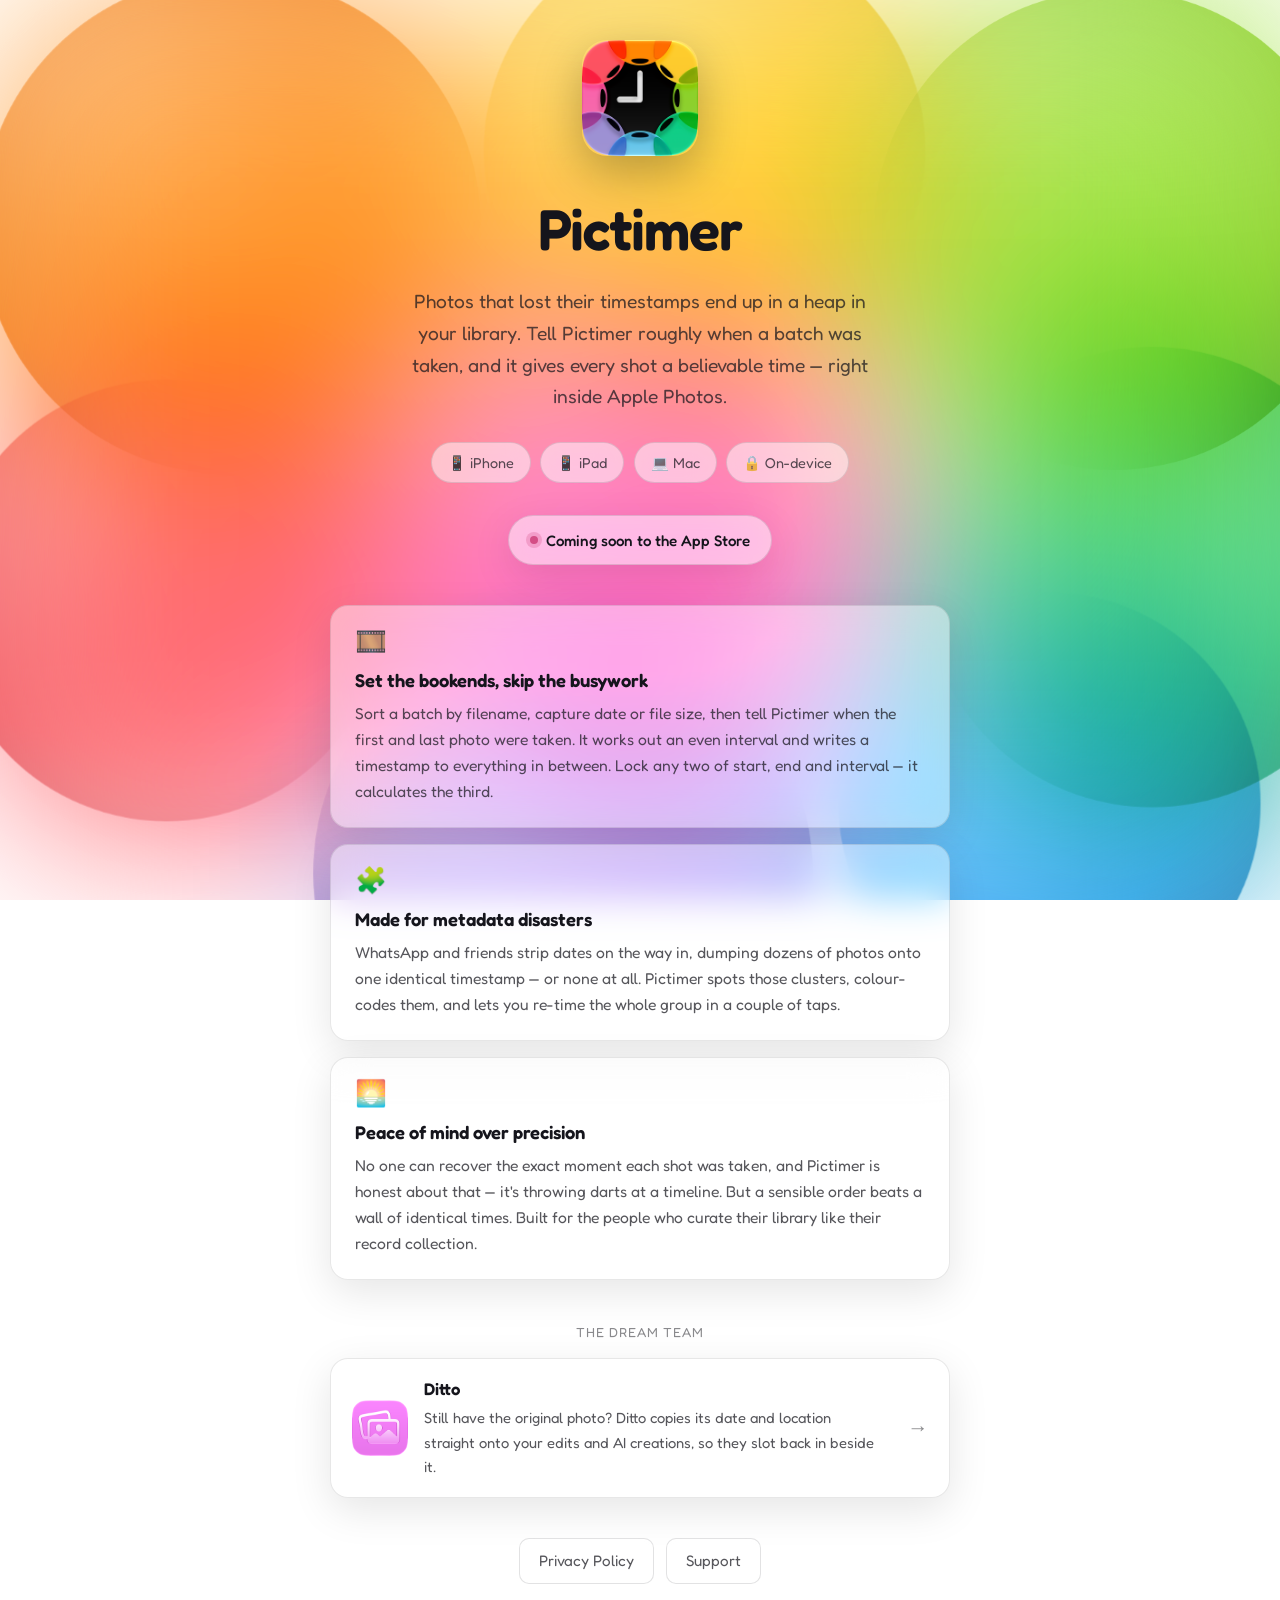
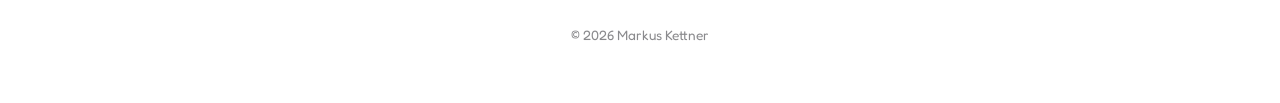
==== index.html @ 294e9abe "Initial commit: Pictimer marketing site Static microsite for Pictimer, a photo-timestamp app. Featur" ====
<!DOCTYPE html>
<html lang="en">

<head>
  <meta charset="UTF-8">
  <meta name="viewport" content="width=device-width, initial-scale=1.0">
  <title>Pictimer — Rebuild your photos' timestamps</title>
  <meta name="description"
    content="Photos that lost their timestamps pile up in your library. Tell Pictimer when a batch was taken and it spreads believable times across every shot — for WhatsApp dumps, old scans and metadata disasters. On-device, in Apple Photos.">
  <meta name="theme-color" content="#ffffff" media="(prefers-color-scheme: light)">
  <meta name="theme-color" content="#000000" media="(prefers-color-scheme: dark)">
  <link rel="icon" type="image/png" href="assets/app-icon.png">
  <link rel="apple-touch-icon" href="assets/app-icon.png">
  <link rel="preconnect" href="https://fonts.googleapis.com">
  <link rel="preconnect" href="https://fonts.gstatic.com" crossorigin>
  <link href="https://fonts.googleapis.com/css2?family=Fredoka:wght@400;500;600&display=swap" rel="stylesheet">
  <link rel="stylesheet" href="glass-bg.css">
  <link rel="stylesheet" href="site.css">
</head>

<body>
  <div class="glass-bg" data-glass-bg></div>

  <main class="page">
    <section class="hero">
      <img src="assets/app-icon.png" alt="Pictimer app icon" class="app-icon">
      <h1>Pictimer</h1>
      <p class="tagline">Photos that lost their timestamps end up in a heap in your library.
        Tell Pictimer roughly when a batch was taken, and it gives every shot a believable
        time — right inside Apple Photos.</p>

      <div class="pills">
        <span class="pill">📱 iPhone</span>
        <span class="pill">📱 iPad</span>
        <span class="pill">💻 Mac</span>
        <span class="pill">🔒 On-device</span>
      </div>

      <div class="coming-soon"><span class="dot"></span> Coming soon to the App Store</div>

      <div class="features">
        <div class="card">
          <div class="emoji">🎞️</div>
          <h3>Set the bookends, skip the busywork</h3>
          <p>Sort a batch by filename, capture date or file size, then tell Pictimer when the
            first and last photo were taken. It works out an even interval and writes a
            timestamp to everything in between. Lock any two of start, end and interval — it
            calculates the third.</p>
        </div>
        <div class="card">
          <div class="emoji">🧩</div>
          <h3>Made for metadata disasters</h3>
          <p>WhatsApp and friends strip dates on the way in, dumping dozens of photos onto one
            identical timestamp — or none at all. Pictimer spots those clusters, colour-codes
            them, and lets you re-time the whole group in a couple of taps.</p>
        </div>
        <div class="card">
          <div class="emoji">🌅</div>
          <h3>Peace of mind over precision</h3>
          <p>No one can recover the exact moment each shot was taken, and Pictimer is honest
            about that — it's throwing darts at a timeline. But a sensible order beats a wall
            of identical times. Built for the people who curate their library like their
            record collection.</p>
        </div>
      </div>

      <p class="cross-label">The dream team</p>
      <a class="crosspromo" href="https://ditto.kettner.berlin/" target="_blank" rel="noopener">
        <img src="assets/ditto-icon.png" alt="Ditto app icon">
        <span>
          <span class="cp-name">Ditto</span>
          <span class="cp-desc">Still have the original photo? Ditto copies its date and
            location straight onto your edits and AI creations, so they slot back in beside it.</span>
        </span>
        <span class="cp-arrow">→</span>
      </a>

      <div class="foot-links">
        <a href="privacy_policy.html">Privacy Policy</a>
        <a href="support.html">Support</a>
      </div>

      <footer>
        ©
        <script>document.write(new Date().getFullYear())</script> Markus Kettner
      </footer>
    </section>
  </main>

  <script src="glass-bg.js"></script>
</body>

</html>
---- glass-bg.css ----
/* ============================================================================
   Pictimer — animated glass-orb background
   ----------------------------------------------------------------------------
   A self-contained background module. Drop a single empty element into a page:

       <div class="glass-bg" data-glass-bg></div>

   and load glass-bg.css + glass-bg.js. Every visual knob is a CSS custom
   property set on .glass-bg, so it can be re-themed (or live-tuned) by writing
   a handful of variables — no markup changes required.

   Layer stack (back to front):
     .glass-bg            base "canvas" colour the orbs blend onto
       .glass-bg__orbs    8 colored glass orbs, drifting, blended together
       .glass-bg__frost   frosted dark-glass overlay (backdrop blur + tint)
   ========================================================================== */

.glass-bg {
  /* ---- tunable knobs ---------------------------------------------------- *
   * Defaults below are the locked "bright" (day) look and follow the OS:
   * the prefers-color-scheme media query swaps in the "night" look. Pages
   * that set these variables inline (the lab demos) override the OS default. */
  --canvas: #ffffff;            /* colour behind the orbs                     */
  --blend: multiply;            /* how orbs combine                           */
  --orb-opacity: 1;             /* per-orb translucency                       */
  --orb-blur: 0px;              /* soft edge on each orb                      */
  --orb-scale: 0.75;            /* overall orb size multiplier                */
  --dur: 26s;                   /* base drift cycle; --speed scales it        */
  --speed: 0.3;                 /* 1 = base, >1 = slower, <1 = faster         */
  --tint: rgba(255, 255, 255, 0); /* frosted-glass colour + opacity          */
  --frost-blur: 100px;          /* heaviness of the frosted blur              */
  --frost-saturate: 1.5;        /* keep colours lively through the frost      */

  position: fixed;
  inset: 0;
  z-index: 0;
  overflow: hidden;
  background: var(--canvas);
}

/* "Night" look — applied automatically when the OS is in dark mode. */
@media (prefers-color-scheme: dark) {
  .glass-bg {
    --canvas: #000000;
    --blend: hard-light;
    --tint: rgba(0, 0, 0, 0.25);
    /* orb-opacity / orb-blur / orb-scale / frost-blur / frost-saturate /
       speed are shared with the bright look */
  }
}

/* Orbs live in their own isolated stacking context so their blend modes mix
   only with each other and the canvas — not with the page behind. */
.glass-bg__orbs {
  position: absolute;
  inset: 0;
  isolation: isolate;
  background: var(--canvas);
}

.orb {
  position: absolute;
  border-radius: 50%;
  mix-blend-mode: var(--blend);
  opacity: var(--orb-opacity);
  filter: blur(var(--orb-blur));
  will-change: transform;
  /* radial gradient gives the orb a lit "glass" falloff toward its edge */
  background: radial-gradient(circle at 38% 32%,
              color-mix(in srgb, var(--c) 55%, white) 0%,
              var(--c) 55%,
              color-mix(in srgb, var(--c) 70%, black) 100%);
  animation-name: var(--drift);
  animation-duration: calc(var(--dur) * var(--speed));
  animation-timing-function: ease-in-out;
  animation-iteration-count: infinite;
  animation-direction: alternate;
  animation-delay: var(--delay, 0s);
}

/* The 8 icon colours, sizes, starting positions and drift paths.
   JS stamps --c / --drift / --delay; geometry lives here per orb. */
.orb:nth-child(1) { --c:#ef8d34; width:52vmax; height:52vmax; top:-12%; left:-8%; } /* orange   */
.orb:nth-child(2) { --c:#f7ce52; width:46vmax; height:46vmax; top:-16%; left:32%; } /* yellow   */
.orb:nth-child(3) { --c:#9dd34b; width:50vmax; height:50vmax; top:-10%; left:62%; } /* green    */
.orb:nth-child(4) { --c:#60d18a; width:48vmax; height:48vmax; top:30%;  left:66%; } /* mint     */
.orb:nth-child(5) { --c:#4daaea; width:44vmax; height:44vmax; top:58%;  left:60%; } /* blue     */
.orb:nth-child(6) { --c:#9b90d5; width:52vmax; height:52vmax; top:60%;  left:18%; } /* lavender */
.orb:nth-child(7) { --c:#ed6eab; width:50vmax; height:50vmax; top:24%;  left:24%; } /* pink     */
.orb:nth-child(8) { --c:#eb5f66; width:46vmax; height:46vmax; top:34%;  left:-10%; } /* red      */

/* size multiplier without disturbing the per-orb width/height */
.orb { transform: scale(var(--orb-scale)); }

/* Frosted dark-glass overlay: blurs everything behind it and tints. */
.glass-bg__frost {
  position: absolute;
  inset: 0;
  background: var(--tint);
  -webkit-backdrop-filter: blur(var(--frost-blur)) saturate(var(--frost-saturate));
  backdrop-filter: blur(var(--frost-blur)) saturate(var(--frost-saturate));
}

/* Experimental refraction: warp the orb layer with an SVG displacement map.
   Toggled by adding .refraction on .glass-bg. */
.glass-bg.refraction .glass-bg__orbs {
  filter: url(#glass-refraction);
}

/* Drift paths — gentle, each different so the ensemble never visibly loops.
   Combined with animation-direction:alternate they ease back and forth. */
@keyframes drift-a { from { transform: scale(var(--orb-scale)) translate(0,0); }
                     to   { transform: scale(var(--orb-scale)) translate(14vmax, 8vmax); } }
@keyframes drift-b { from { transform: scale(var(--orb-scale)) translate(0,0); }
                     to   { transform: scale(var(--orb-scale)) translate(-12vmax, 12vmax); } }
@keyframes drift-c { from { transform: scale(var(--orb-scale)) translate(0,0); }
                     to   { transform: scale(var(--orb-scale)) translate(-16vmax, -6vmax); } }
@keyframes drift-d { from { transform: scale(var(--orb-scale)) translate(0,0); }
                     to   { transform: scale(var(--orb-scale)) translate(10vmax, -14vmax); } }
@keyframes drift-e { from { transform: scale(var(--orb-scale)) translate(0,0); }
                     to   { transform: scale(var(--orb-scale)) translate(-10vmax, -12vmax); } }
@keyframes drift-f { from { transform: scale(var(--orb-scale)) translate(0,0); }
                     to   { transform: scale(var(--orb-scale)) translate(15vmax, -9vmax); } }
@keyframes drift-g { from { transform: scale(var(--orb-scale)) translate(0,0); }
                     to   { transform: scale(var(--orb-scale)) translate(13vmax, 13vmax); } }
@keyframes drift-h { from { transform: scale(var(--orb-scale)) translate(0,0); }
                     to   { transform: scale(var(--orb-scale)) translate(-14vmax, 7vmax); } }

@media (prefers-reduced-motion: reduce) {
  .orb { animation: none; }
}
---- site.css ----
/* ============================================================================
   Pictimer microsite — shared content styles
   ----------------------------------------------------------------------------
   Sits on top of the glass-bg module. Text + card colours follow the OS via
   prefers-color-scheme, matching the bright/night background so content stays
   legible in both modes.
   ========================================================================== */

:root {
  color-scheme: light dark;
  /* bright (day) palette */
  --ink: #15151c;
  --ink-soft: rgba(21, 21, 28, 0.72);
  --ink-faint: rgba(21, 21, 28, 0.50);
  --accent: #d44e86;
  --card-bg: rgba(255, 255, 255, 0.46);
  --card-border: rgba(21, 21, 28, 0.10);
  --card-shadow: 0 12px 40px rgba(0, 0, 0, 0.10);
  --pill-bg: rgba(255, 255, 255, 0.52);
  --pill-border: rgba(21, 21, 28, 0.12);
  --text-shadow: none;
}

@media (prefers-color-scheme: dark) {
  :root {
    --ink: #ffffff;
    --ink-soft: rgba(255, 255, 255, 0.82);
    --ink-faint: rgba(255, 255, 255, 0.50);
    --accent: #ff86b6;
    --card-bg: rgba(255, 255, 255, 0.08);
    --card-border: rgba(255, 255, 255, 0.16);
    --card-shadow: 0 16px 46px rgba(0, 0, 0, 0.42);
    --pill-bg: rgba(255, 255, 255, 0.10);
    --pill-border: rgba(255, 255, 255, 0.20);
    --text-shadow: 0 1px 14px rgba(0, 0, 0, 0.28);
  }
}

* { margin: 0; padding: 0; box-sizing: border-box; }

body {
  font-family: 'Fredoka', -apple-system, BlinkMacSystemFont, 'SF Pro Display', 'Segoe UI', Roboto, sans-serif;
  font-weight: 400;
  min-height: 100vh;
  color: var(--ink);
  line-height: 1.65;
  -webkit-font-smoothing: antialiased;
}

/* content sits above the fixed .glass-bg (z-index 0) */
.page {
  position: relative;
  z-index: 1;
  min-height: 100vh;
  padding: 2.5rem 1.5rem 3.5rem;
}

/* ---- landing hero -------------------------------------------------------- */
.hero {
  max-width: 620px;
  margin: 0 auto;
  text-align: center;
  display: flex;
  flex-direction: column;
  align-items: center;
  animation: rise 0.7s ease-out both;
}

@keyframes rise {
  from { opacity: 0; transform: translateY(18px); }
  to   { opacity: 1; transform: translateY(0); }
}

.app-icon {
  width: 116px;
  height: 116px;
  border-radius: 25px;
  margin-bottom: 1.6rem;
  box-shadow: 0 16px 48px rgba(0, 0, 0, 0.28);
  animation: heartbeat 2s ease-in-out infinite;
}

/* subtle heartbeat, matching the Ditto site */
@keyframes heartbeat {
  0%, 100% { transform: scale(1); }
  50%      { transform: scale(1.03); }
}
@media (prefers-reduced-motion: reduce) {
  .app-icon { animation: none; }
}

.hero h1 {
  font-size: clamp(2.6rem, 8vw, 3.6rem);
  font-weight: 600;
  letter-spacing: -0.02em;
  text-shadow: var(--text-shadow);
}

.hero .tagline {
  font-size: 1.2rem;
  color: var(--ink-soft);
  margin-top: 0.6rem;
  max-width: 30rem;
  text-shadow: var(--text-shadow);
}

/* ---- pills / badges ------------------------------------------------------ */
.pills {
  display: flex;
  flex-wrap: wrap;
  justify-content: center;
  gap: 0.6rem;
  margin-top: 1.8rem;
}

.pill {
  font-size: 0.9rem;
  color: var(--ink-soft);
  background: var(--pill-bg);
  border: 1px solid var(--pill-border);
  -webkit-backdrop-filter: blur(14px) saturate(1.3);
  backdrop-filter: blur(14px) saturate(1.3);
  padding: 0.5rem 1rem;
  border-radius: 999px;
}

.coming-soon {
  margin-top: 2rem;
  display: inline-flex;
  align-items: center;
  gap: 0.55rem;
  font-size: 0.95rem;
  font-weight: 500;
  color: var(--ink);
  background: var(--pill-bg);
  border: 1px solid var(--pill-border);
  -webkit-backdrop-filter: blur(14px) saturate(1.3);
  backdrop-filter: blur(14px) saturate(1.3);
  padding: 0.7rem 1.3rem;
  border-radius: 999px;
  box-shadow: var(--card-shadow);
}
.coming-soon .dot {
  width: 8px; height: 8px; border-radius: 50%;
  background: var(--accent);
  box-shadow: 0 0 0 4px color-mix(in srgb, var(--accent) 28%, transparent);
}

/* ---- feature cards ------------------------------------------------------- */
.features {
  display: grid;
  gap: 1rem;
  margin-top: 2.5rem;
  width: 100%;
  text-align: left;
}

.card {
  background: var(--card-bg);
  border: 1px solid var(--card-border);
  -webkit-backdrop-filter: blur(18px) saturate(1.4);
  backdrop-filter: blur(18px) saturate(1.4);
  border-radius: 18px;
  padding: 1.4rem 1.5rem;
  box-shadow: var(--card-shadow);
}

.card .emoji { font-size: 1.6rem; line-height: 1; }
.card h3 {
  font-size: 1.15rem;
  font-weight: 600;
  margin: 0.7rem 0 0.35rem;
}
.card p { color: var(--ink-soft); font-size: 0.98rem; }

/* ---- cross-promotion (companion app) ------------------------------------ */
.cross-label {
  margin: 2.6rem 0 0.9rem;
  font-size: 0.82rem;
  text-transform: uppercase;
  letter-spacing: 0.08em;
  color: var(--ink-faint);
  text-align: center;
}
.crosspromo {
  display: flex;
  align-items: center;
  gap: 1rem;
  width: 100%;
  text-align: left;
  text-decoration: none;
  color: var(--ink);
  background: var(--card-bg);
  border: 1px solid var(--card-border);
  -webkit-backdrop-filter: blur(18px) saturate(1.4);
  backdrop-filter: blur(18px) saturate(1.4);
  border-radius: 18px;
  padding: 1.1rem 1.3rem;
  box-shadow: var(--card-shadow);
  transition: transform 0.2s ease, border-color 0.2s ease;
}
.crosspromo:hover { transform: translateY(-2px); border-color: var(--accent); }
.crosspromo img { width: 56px; height: 56px; border-radius: 13px; flex-shrink: 0; }
.crosspromo .cp-name { display: block; font-weight: 600; font-size: 1.05rem; }
.crosspromo .cp-desc { display: block; color: var(--ink-soft); font-size: 0.92rem; margin-top: 0.15rem; }
.crosspromo .cp-arrow { margin-left: auto; padding-left: 0.5rem; color: var(--ink-faint); font-size: 1.3rem; }

/* ---- links --------------------------------------------------------------- */
.foot-links {
  display: flex;
  flex-wrap: wrap;
  justify-content: center;
  gap: 0.75rem;
  margin-top: 2.5rem;
}
.foot-links a {
  color: var(--ink-soft);
  text-decoration: none;
  font-size: 0.95rem;
  padding: 0.6rem 1.2rem;
  border-radius: 10px;
  border: 1px solid var(--pill-border);
  background: var(--pill-bg);
  -webkit-backdrop-filter: blur(14px) saturate(1.3);
  backdrop-filter: blur(14px) saturate(1.3);
  transition: color 0.2s ease, border-color 0.2s ease, transform 0.2s ease;
}
.foot-links a:hover { color: var(--ink); border-color: var(--accent); transform: translateY(-2px); }

footer {
  margin-top: 2.5rem;
  text-align: center;
  color: var(--ink-faint);
  font-size: 0.85rem;
}

/* ---- subpages (privacy / support) --------------------------------------- */
.doc { max-width: 720px; margin: 0 auto; animation: rise 0.7s ease-out both; }

.back-link {
  display: inline-flex;
  align-items: center;
  gap: 0.45rem;
  color: var(--ink-soft);
  text-decoration: none;
  font-size: 0.95rem;
  margin-bottom: 2rem;
  padding: 0.5rem 1rem;
  border-radius: 10px;
  border: 1px solid transparent;
  transition: color 0.2s ease, background 0.2s ease, border-color 0.2s ease;
}
.back-link:hover {
  color: var(--ink);
  background: var(--pill-bg);
  border-color: var(--pill-border);
}

.doc h1 {
  font-size: clamp(2rem, 6vw, 2.6rem);
  font-weight: 600;
  letter-spacing: -0.02em;
  text-shadow: var(--text-shadow);
}
.doc .updated { color: var(--ink-faint); font-size: 0.9rem; margin: 0.4rem 0 2rem; }

.doc .card { margin-bottom: 1.25rem; }
.doc .card h2 { font-size: 1.25rem; font-weight: 600; color: var(--accent); margin-bottom: 0.6rem; }
.doc .card p { margin-bottom: 0.8rem; }
.doc .card p:last-child { margin-bottom: 0; }

.highlight {
  display: flex;
  gap: 1rem;
  align-items: flex-start;
  background: color-mix(in srgb, var(--accent) 16%, transparent);
  border: 1px solid color-mix(in srgb, var(--accent) 38%, transparent);
  border-radius: 16px;
  padding: 1.4rem 1.5rem;
  margin-bottom: 1.25rem;
}
.highlight .emoji { font-size: 1.9rem; flex-shrink: 0; }
.highlight h3 { font-size: 1.1rem; font-weight: 600; margin-bottom: 0.3rem; }
.highlight p { color: var(--ink-soft); }

.doc ul { list-style: none; }
.doc ul li {
  position: relative;
  padding-left: 1.6rem;
  margin-bottom: 0.6rem;
  color: var(--ink-soft);
}
.doc ul li::before {
  content: "✓";
  position: absolute;
  left: 0;
  color: var(--accent);
  font-weight: 700;
}

.doc .center { text-align: center; }
.doc a.inline { color: var(--accent); text-decoration: none; }
.doc a.inline:hover { text-decoration: underline; }
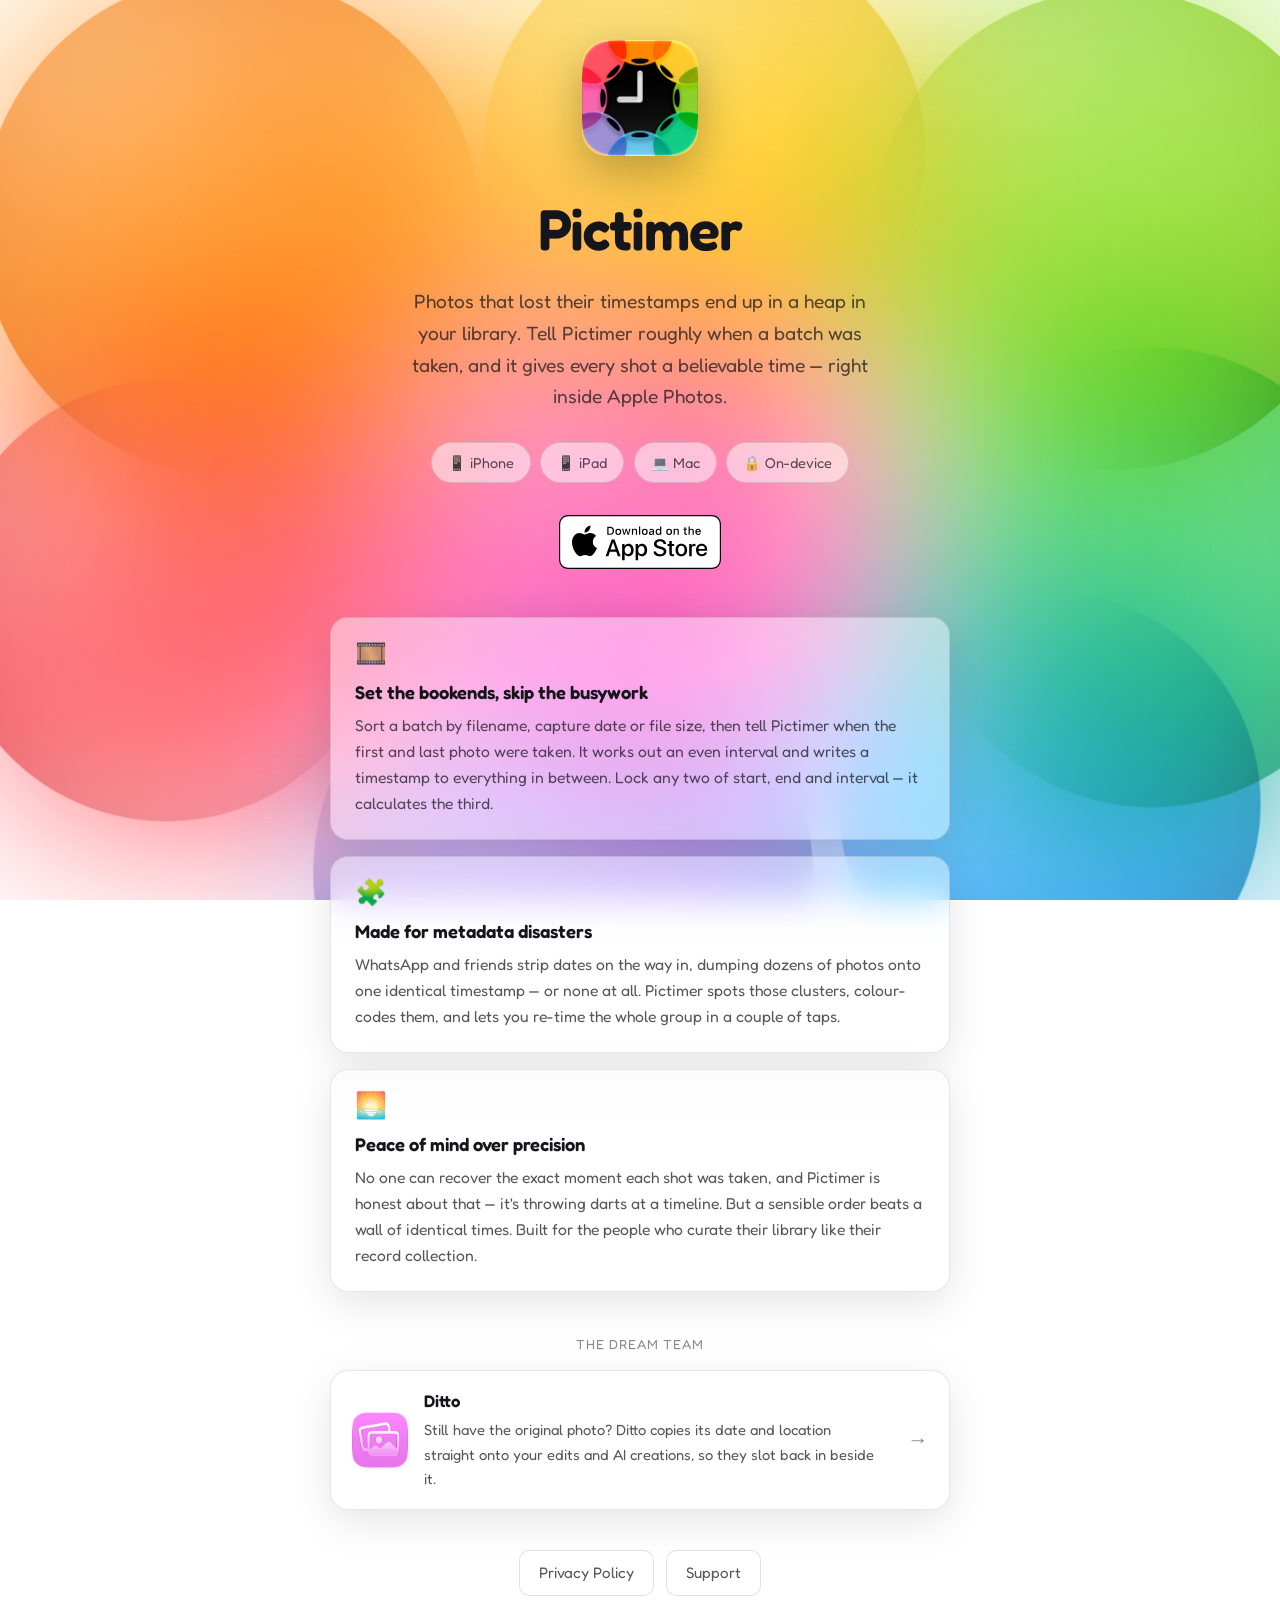
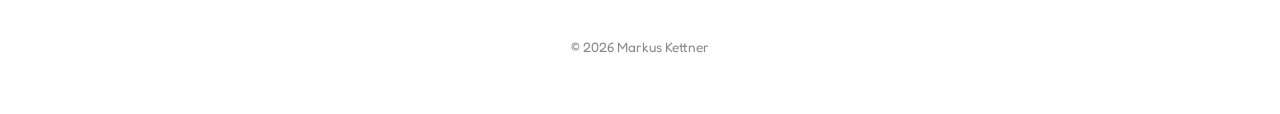
==== commit 2db11203: "Replace coming-soon badge with live App Store button Pictimer is now on the App Store, so swap the p" ====
--- a/index.html
+++ b/index.html
@@ -7,6 +7,21 @@
   <title>Pictimer — Rebuild your photos' timestamps</title>
   <meta name="description"
     content="Photos that lost their timestamps pile up in your library. Tell Pictimer when a batch was taken and it spreads believable times across every shot — for WhatsApp dumps, old scans and metadata disasters. On-device, in Apple Photos.">
+  <meta property="og:type" content="website">
+  <meta property="og:site_name" content="Pictimer">
+  <meta property="og:url" content="https://pictimer.kettner.berlin/">
+  <meta property="og:title" content="Pictimer — Rebuild your photos' timestamps">
+  <meta property="og:description"
+    content="Photos that lost their timestamps pile up in your library. Tell Pictimer when a batch was taken and it spreads believable times across every shot — for WhatsApp dumps, old scans and metadata disasters. On-device, in Apple Photos.">
+  <meta property="og:image" content="https://pictimer.kettner.berlin/assets/pictimer_1200x630.jpg">
+  <meta property="og:image:width" content="1200">
+  <meta property="og:image:height" content="630">
+  <meta property="og:image:alt" content="Pictimer — rebuild your photos' timestamps">
+  <meta name="twitter:card" content="summary_large_image">
+  <meta name="twitter:title" content="Pictimer — Rebuild your photos' timestamps">
+  <meta name="twitter:description"
+    content="Tell Pictimer roughly when a batch was taken and it gives every shot a believable time — right inside Apple Photos. On-device.">
+  <meta name="twitter:image" content="https://pictimer.kettner.berlin/assets/pictimer_1200x630.jpg">
   <meta name="theme-color" content="#ffffff" media="(prefers-color-scheme: light)">
   <meta name="theme-color" content="#000000" media="(prefers-color-scheme: dark)">
   <link rel="icon" type="image/png" href="assets/app-icon.png">
@@ -36,7 +51,10 @@
         <span class="pill">🔒 On-device</span>
       </div>
 
-      <div class="coming-soon"><span class="dot"></span> Coming soon to the App Store</div>
+      <a href="https://apps.apple.com/app/id6781709735" class="app-store-link" target="_blank"
+        rel="noopener">
+        <img src="assets/app-store-badge.svg" alt="Download on the App Store" class="app-store-badge">
+      </a>
 
       <div class="features">
         <div class="card">
--- a/site.css
+++ b/site.css
@@ -124,26 +124,19 @@
   border-radius: 999px;
 }
 
-.coming-soon {
+/* ---- App Store button ---------------------------------------------------- */
+.app-store-link {
+  display: inline-block;
   margin-top: 2rem;
-  display: inline-flex;
-  align-items: center;
-  gap: 0.55rem;
-  font-size: 0.95rem;
-  font-weight: 500;
-  color: var(--ink);
-  background: var(--pill-bg);
-  border: 1px solid var(--pill-border);
-  -webkit-backdrop-filter: blur(14px) saturate(1.3);
-  backdrop-filter: blur(14px) saturate(1.3);
-  padding: 0.7rem 1.3rem;
-  border-radius: 999px;
-  box-shadow: var(--card-shadow);
-}
-.coming-soon .dot {
-  width: 8px; height: 8px; border-radius: 50%;
-  background: var(--accent);
-  box-shadow: 0 0 0 4px color-mix(in srgb, var(--accent) 28%, transparent);
+  transition: transform 0.2s ease, opacity 0.2s ease;
+}
+.app-store-link:hover {
+  transform: translateY(-2px);
+  opacity: 0.9;
+}
+.app-store-badge {
+  height: 54px;
+  width: auto;
 }
 
 /* ---- feature cards ------------------------------------------------------- */
@@ -265,7 +258,7 @@
 .doc .updated { color: var(--ink-faint); font-size: 0.9rem; margin: 0.4rem 0 2rem; }
 
 .doc .card { margin-bottom: 1.25rem; }
-.doc .card h2 { font-size: 1.25rem; font-weight: 600; color: var(--accent); margin-bottom: 0.6rem; }
+.doc .card h2 { font-size: 1.25rem; font-weight: 600; color: var(--ink); margin-bottom: 0.6rem; }
 .doc .card p { margin-bottom: 0.8rem; }
 .doc .card p:last-child { margin-bottom: 0; }
 
@@ -294,7 +287,7 @@
   content: "✓";
   position: absolute;
   left: 0;
-  color: var(--accent);
+  color: var(--ink);
   font-weight: 700;
 }
 
